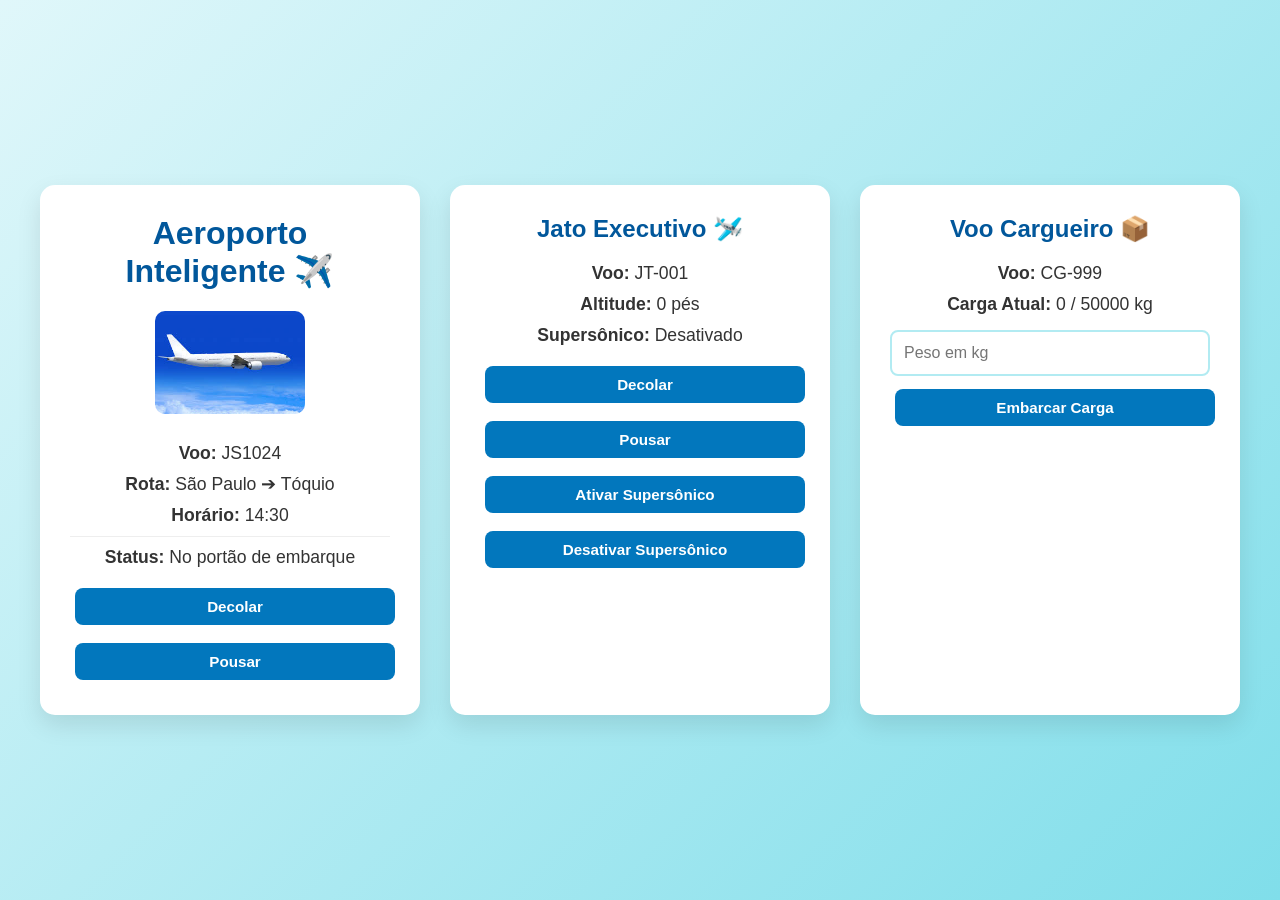
==== index.html @ 4a1674f7 "first commit" ====
<!DOCTYPE html>
<html lang="pt-BR">
<head>
    <meta charset="UTF-8">
    <title>Aeroporto Inteligente</title>
    <link rel="stylesheet" href="style.css">
</head>
<body>

    <div class="container">
        
        <div class="painel">
            <h1>Aeroporto Inteligente ✈️</h1>
            <img id="imagem-aviao" src="aviao.png" alt="Avião" width="150">
            <div id="info-voo">
                <p><strong>Voo:</strong> <span id="codigo">---</span></p>
                <p><strong>Rota:</strong> <span id="rota">---</span></p>
                <p><strong>Horário:</strong> <span id="horario">---</span></p>
                <p class="destaque"><strong>Status:</strong> <span id="status">Carregando...</span></p>
            </div>
            <div class="controles">
                <button id="btn-decolar">Decolar</button>
                <button id="btn-pousar">Pousar</button>
            </div>
        </div>

        <div class="painel" id="painel-jato">
    <h2>Jato Executivo 🛩️</h2>
    <div id="info-voo">
        <p><strong>Voo:</strong> <span id="jato-codigo">---</span></p>
        <p><strong>Altitude:</strong> <span id="jato-altitude">0</span> pés</p>
        <p><strong>Supersônico:</strong> <span id="jato-status-super">Desativado</span></p>
    </div>
    <div class="controles">
        <button id="btn-jato-decolar">Decolar</button>
        <button id="btn-jato-pousar">Pousar</button> 
        <button id="btn-super-on">Ativar Supersônico</button>
        <button id="btn-super-off">Desativar Supersônico</button>
    </div>
</div>

        <div class="painel" id="painel-carga">
            <h2>Voo Cargueiro 📦</h2>
            <div id="info-voo">
                <p><strong>Voo:</strong> <span id="carga-codigo">---</span></p>
                <p><strong>Carga Atual:</strong> <span id="carga-atual">0</span> / <span id="carga-max">0</span> kg</p>
            </div>
            <div class="controles input-group">
                <input type="number" id="input-peso" placeholder="Peso em kg">
                <button id="btn-embarcar">Embarcar Carga</button>
            </div>
        </div>

    </div>

    <script src="src/script.js"></script>
</body>
</html>
---- style.css ----
/* Estilo geral da página */
body {
    font-family: 'Segoe UI', Tahoma, Geneva, Verdana, sans-serif;
    background: linear-gradient(135deg, #e0f7fa 0%, #80deea 100%); /* Fundo mais moderno */
    min-height: 100vh;
    margin: 0;
    display: flex;
    justify-content: center;
    align-items: center;
    padding: 20px;
    box-sizing: border-box;
    color: #333;
}

/* Organiza os painéis lado a lado ou em colunas se a tela for pequena */
.container {
    display: flex;
    flex-wrap: wrap; /* Permite que os painéis pulem de linha se faltar espaço */
    gap: 30px; /* Espaçamento entre os painéis */
    justify-content: center;
    max-width: 1200px;
}

/* Estilo dos cards (painéis) */
.painel {
    background-color: white;
    padding: 30px;
    border-radius: 15px; /* Bordas mais redondinhas */
    box-shadow: 0 10px 25px rgba(0,0,0,0.1); /* Sombra mais suave e profunda */
    text-align: center;
    width: 320px;
    transition: transform 0.3s ease, box-shadow 0.3s ease; /* Animação suave */
}

/* Efeito ao passar o mouse por cima do painel */
.painel:hover {
    transform: translateY(-5px);
    box-shadow: 0 15px 35px rgba(0,0,0,0.15);
}

h1, h2 {
    color: #01579b;
    margin-top: 0;
}

img {
    border-radius: 10px;
    margin-bottom: 15px;
}

#info-voo p {
    margin: 10px 0;
    font-size: 1.1em;
}

.destaque {
    font-size: 1.2em;
    padding-top: 10px;
    border-top: 1px solid #eee; /* Linha separadora sutil */
}

/* Estilo dos botões */
button {
    padding: 10px 15px;
    margin: 5px;
    font-size: 0.95em;
    font-weight: bold;
    cursor: pointer;
    background-color: #0277bd;
    color: white;
    border: none;
    border-radius: 8px;
    transition: background-color 0.2s, transform 0.1s;
    width: 100%; /* Botões ocupando a largura toda fica mais moderno */
}

button:hover {
    background-color: #01579b;
}

button:active {
    transform: scale(0.95); /* Efeito de clique */
}

/* Organiza os botões dentro dos controles */
.controles {
    display: flex;
    flex-direction: column;
    gap: 8px;
    margin-top: 15px;
}

/* Estilo para o campo de digitar (input) do cargueiro */
input[type="number"] {
    padding: 12px;
    font-size: 1em;
    border: 2px solid #b2ebf2;
    border-radius: 8px;
    outline: none;
    width: 100%;
    box-sizing: border-box;
    transition: border-color 0.3s;
}

input[type="number"]:focus {
    border-color: #0277bd;
}

/* Classes para animar o avião e as cores dos status */
.voando {
    transform: translateY(-20px) rotate(-10deg);
    transition: transform 1s ease;
}

.status-padrao { color: #0277bd; }
.status-voando { color: #d32f2f; font-weight: bold; }
.status-pousado { color: #388e3c; font-weight: bold; }
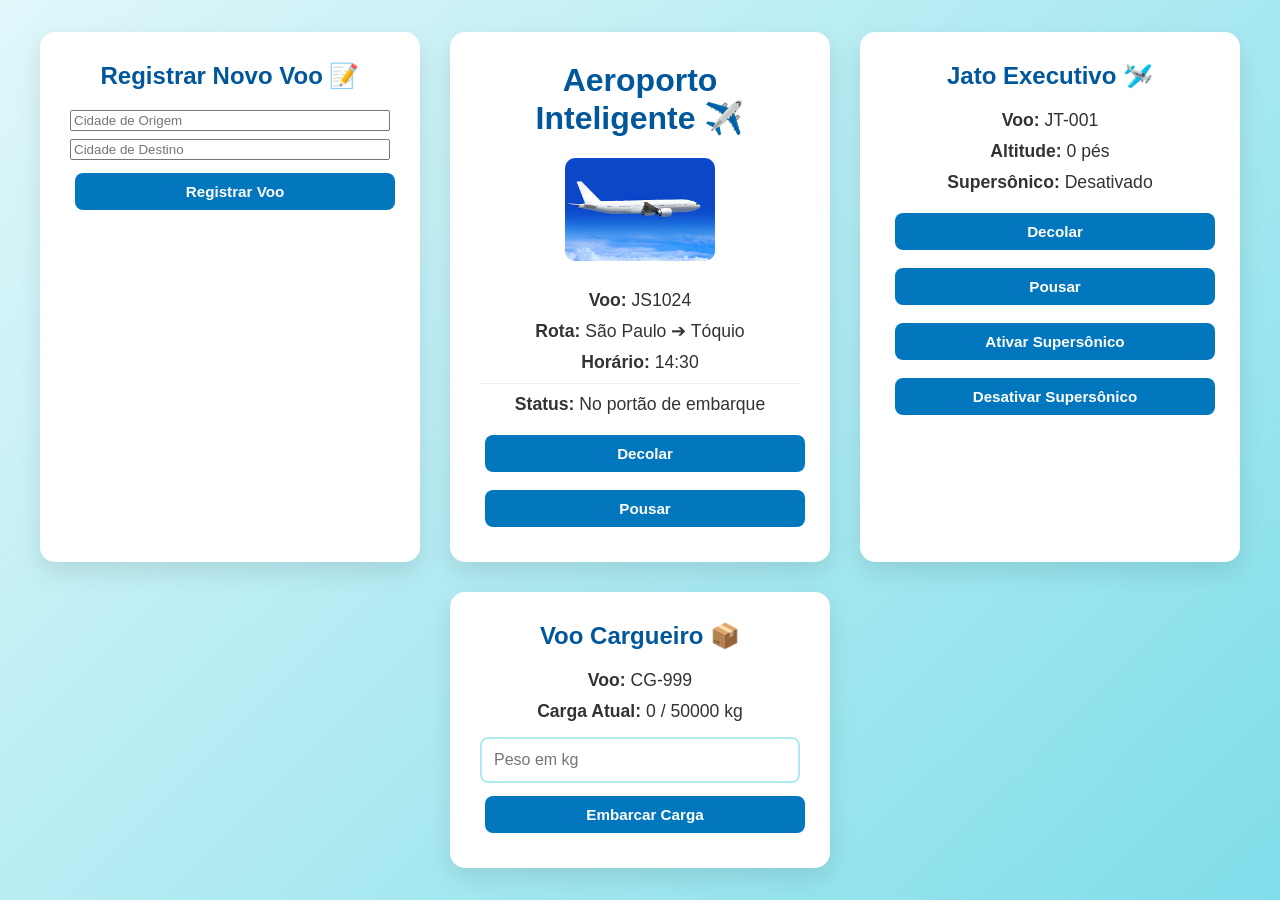
==== commit 0a3f8162: "fazendo a atividade" ====
--- a/index.html
+++ b/index.html
@@ -1,58 +1,68 @@
-<!DOCTYPE html>
-<html lang="pt-BR">
-<head>
-    <meta charset="UTF-8">
-    <title>Aeroporto Inteligente</title>
-    <link rel="stylesheet" href="style.css">
-</head>
-<body>
-
-    <div class="container">
-        
-        <div class="painel">
-            <h1>Aeroporto Inteligente ✈️</h1>
-            <img id="imagem-aviao" src="aviao.png" alt="Avião" width="150">
-            <div id="info-voo">
-                <p><strong>Voo:</strong> <span id="codigo">---</span></p>
-                <p><strong>Rota:</strong> <span id="rota">---</span></p>
-                <p><strong>Horário:</strong> <span id="horario">---</span></p>
-                <p class="destaque"><strong>Status:</strong> <span id="status">Carregando...</span></p>
-            </div>
-            <div class="controles">
-                <button id="btn-decolar">Decolar</button>
-                <button id="btn-pousar">Pousar</button>
-            </div>
-        </div>
-
-        <div class="painel" id="painel-jato">
-    <h2>Jato Executivo 🛩️</h2>
-    <div id="info-voo">
-        <p><strong>Voo:</strong> <span id="jato-codigo">---</span></p>
-        <p><strong>Altitude:</strong> <span id="jato-altitude">0</span> pés</p>
-        <p><strong>Supersônico:</strong> <span id="jato-status-super">Desativado</span></p>
-    </div>
-    <div class="controles">
-        <button id="btn-jato-decolar">Decolar</button>
-        <button id="btn-jato-pousar">Pousar</button> 
-        <button id="btn-super-on">Ativar Supersônico</button>
-        <button id="btn-super-off">Desativar Supersônico</button>
-    </div>
-</div>
-
-        <div class="painel" id="painel-carga">
-            <h2>Voo Cargueiro 📦</h2>
-            <div id="info-voo">
-                <p><strong>Voo:</strong> <span id="carga-codigo">---</span></p>
-                <p><strong>Carga Atual:</strong> <span id="carga-atual">0</span> / <span id="carga-max">0</span> kg</p>
-            </div>
-            <div class="controles input-group">
-                <input type="number" id="input-peso" placeholder="Peso em kg">
-                <button id="btn-embarcar">Embarcar Carga</button>
-            </div>
-        </div>
-
-    </div>
-
-    <script src="src/script.js"></script>
-</body>
+<!DOCTYPE html>
+<html lang="pt-BR">
+<head>
+    <meta charset="UTF-8">
+    <title>Aeroporto Inteligente</title>
+    <link rel="stylesheet" href="style.css">
+</head>
+<body>
+
+    <div class="container">
+        
+        <div class="painel">
+            <h2>Registrar Novo Voo 📝</h2>
+            <div class="controles input-group">
+                <input type="text" id="input-origem" placeholder="Cidade de Origem">
+                <input type="text" id="input-destino" placeholder="Cidade de Destino">
+                <button id="btn-registrar">Registrar Voo</button>
+            </div>
+            <p id="avisoSistema" style="margin-top: 10px; font-weight: bold;"></p>
+        </div>
+
+        <div class="painel">
+            <h1>Aeroporto Inteligente ✈️</h1>
+            <img id="imagem-aviao" src="aviao.png" alt="Avião" width="150">
+            <div id="info-voo">
+                <p><strong>Voo:</strong> <span id="codigo">---</span></p>
+                <p><strong>Rota:</strong> <span id="rota">---</span></p>
+                <p><strong>Horário:</strong> <span id="horario">---</span></p>
+                <p class="destaque"><strong>Status:</strong> <span id="status">Carregando...</span></p>
+            </div>
+            <div class="controles">
+                <button id="btn-decolar">Decolar</button>
+                <button id="btn-pousar">Pousar</button>
+            </div>
+        </div>
+
+        <div class="painel" id="painel-jato">
+            <h2>Jato Executivo 🛩️</h2>
+            <div id="info-voo">
+                <p><strong>Voo:</strong> <span id="jato-codigo">---</span></p>
+                <p><strong>Altitude:</strong> <span id="jato-altitude">0</span> pés</p>
+                <p><strong>Supersônico:</strong> <span id="jato-status-super">Desativado</span></p>
+            </div>
+            <div class="controles">
+                <button id="btn-jato-decolar">Decolar</button>
+                <button id="btn-jato-pousar">Pousar</button> 
+                <button id="btn-super-on">Ativar Supersônico</button>
+                <button id="btn-super-off">Desativar Supersônico</button>
+            </div>
+        </div>
+
+        <div class="painel" id="painel-carga">
+            <h2>Voo Cargueiro 📦</h2>
+            <div id="info-voo">
+                <p><strong>Voo:</strong> <span id="carga-codigo">---</span></p>
+                <p><strong>Carga Atual:</strong> <span id="carga-atual">0</span> / <span id="carga-max">0</span> kg</p>
+            </div>
+            <div class="controles input-group">
+                <input type="number" id="input-peso" placeholder="Peso em kg">
+                <button id="btn-embarcar">Embarcar Carga</button>
+            </div>
+        </div>
+
+    </div>
+
+    <script type="module" src="src/painel.js"></script>
+</body>
 </html>
--- a/style.css
+++ b/style.css
@@ -1,117 +1,117 @@
-/* Estilo geral da página */
-body {
-    font-family: 'Segoe UI', Tahoma, Geneva, Verdana, sans-serif;
-    background: linear-gradient(135deg, #e0f7fa 0%, #80deea 100%); /* Fundo mais moderno */
-    min-height: 100vh;
-    margin: 0;
-    display: flex;
-    justify-content: center;
-    align-items: center;
-    padding: 20px;
-    box-sizing: border-box;
-    color: #333;
-}
-
-/* Organiza os painéis lado a lado ou em colunas se a tela for pequena */
-.container {
-    display: flex;
-    flex-wrap: wrap; /* Permite que os painéis pulem de linha se faltar espaço */
-    gap: 30px; /* Espaçamento entre os painéis */
-    justify-content: center;
-    max-width: 1200px;
-}
-
-/* Estilo dos cards (painéis) */
-.painel {
-    background-color: white;
-    padding: 30px;
-    border-radius: 15px; /* Bordas mais redondinhas */
-    box-shadow: 0 10px 25px rgba(0,0,0,0.1); /* Sombra mais suave e profunda */
-    text-align: center;
-    width: 320px;
-    transition: transform 0.3s ease, box-shadow 0.3s ease; /* Animação suave */
-}
-
-/* Efeito ao passar o mouse por cima do painel */
-.painel:hover {
-    transform: translateY(-5px);
-    box-shadow: 0 15px 35px rgba(0,0,0,0.15);
-}
-
-h1, h2 {
-    color: #01579b;
-    margin-top: 0;
-}
-
-img {
-    border-radius: 10px;
-    margin-bottom: 15px;
-}
-
-#info-voo p {
-    margin: 10px 0;
-    font-size: 1.1em;
-}
-
-.destaque {
-    font-size: 1.2em;
-    padding-top: 10px;
-    border-top: 1px solid #eee; /* Linha separadora sutil */
-}
-
-/* Estilo dos botões */
-button {
-    padding: 10px 15px;
-    margin: 5px;
-    font-size: 0.95em;
-    font-weight: bold;
-    cursor: pointer;
-    background-color: #0277bd;
-    color: white;
-    border: none;
-    border-radius: 8px;
-    transition: background-color 0.2s, transform 0.1s;
-    width: 100%; /* Botões ocupando a largura toda fica mais moderno */
-}
-
-button:hover {
-    background-color: #01579b;
-}
-
-button:active {
-    transform: scale(0.95); /* Efeito de clique */
-}
-
-/* Organiza os botões dentro dos controles */
-.controles {
-    display: flex;
-    flex-direction: column;
-    gap: 8px;
-    margin-top: 15px;
-}
-
-/* Estilo para o campo de digitar (input) do cargueiro */
-input[type="number"] {
-    padding: 12px;
-    font-size: 1em;
-    border: 2px solid #b2ebf2;
-    border-radius: 8px;
-    outline: none;
-    width: 100%;
-    box-sizing: border-box;
-    transition: border-color 0.3s;
-}
-
-input[type="number"]:focus {
-    border-color: #0277bd;
-}
-
-/* Classes para animar o avião e as cores dos status */
-.voando {
-    transform: translateY(-20px) rotate(-10deg);
-    transition: transform 1s ease;
-}
-
-.status-padrao { color: #0277bd; }
-.status-voando { color: #d32f2f; font-weight: bold; }
+/* Estilo geral da página */
+body {
+    font-family: 'Segoe UI', Tahoma, Geneva, Verdana, sans-serif;
+    background: linear-gradient(135deg, #e0f7fa 0%, #80deea 100%); /* Fundo mais moderno */
+    min-height: 100vh;
+    margin: 0;
+    display: flex;
+    justify-content: center;
+    align-items: center;
+    padding: 20px;
+    box-sizing: border-box;
+    color: #333;
+}
+
+/* Organiza os painéis lado a lado ou em colunas se a tela for pequena */
+.container {
+    display: flex;
+    flex-wrap: wrap; /* Permite que os painéis pulem de linha se faltar espaço */
+    gap: 30px; /* Espaçamento entre os painéis */
+    justify-content: center;
+    max-width: 1200px;
+}
+
+/* Estilo dos cards (painéis) */
+.painel {
+    background-color: white;
+    padding: 30px;
+    border-radius: 15px; /* Bordas mais redondinhas */
+    box-shadow: 0 10px 25px rgba(0,0,0,0.1); /* Sombra mais suave e profunda */
+    text-align: center;
+    width: 320px;
+    transition: transform 0.3s ease, box-shadow 0.3s ease; /* Animação suave */
+}
+
+/* Efeito ao passar o mouse por cima do painel */
+.painel:hover {
+    transform: translateY(-5px);
+    box-shadow: 0 15px 35px rgba(0,0,0,0.15);
+}
+
+h1, h2 {
+    color: #01579b;
+    margin-top: 0;
+}
+
+img {
+    border-radius: 10px;
+    margin-bottom: 15px;
+}
+
+#info-voo p {
+    margin: 10px 0;
+    font-size: 1.1em;
+}
+
+.destaque {
+    font-size: 1.2em;
+    padding-top: 10px;
+    border-top: 1px solid #eee; /* Linha separadora sutil */
+}
+
+/* Estilo dos botões */
+button {
+    padding: 10px 15px;
+    margin: 5px;
+    font-size: 0.95em;
+    font-weight: bold;
+    cursor: pointer;
+    background-color: #0277bd;
+    color: white;
+    border: none;
+    border-radius: 8px;
+    transition: background-color 0.2s, transform 0.1s;
+    width: 100%; /* Botões ocupando a largura toda fica mais moderno */
+}
+
+button:hover {
+    background-color: #01579b;
+}
+
+button:active {
+    transform: scale(0.95); /* Efeito de clique */
+}
+
+/* Organiza os botões dentro dos controles */
+.controles {
+    display: flex;
+    flex-direction: column;
+    gap: 8px;
+    margin-top: 15px;
+}
+
+/* Estilo para o campo de digitar (input) do cargueiro */
+input[type="number"] {
+    padding: 12px;
+    font-size: 1em;
+    border: 2px solid #b2ebf2;
+    border-radius: 8px;
+    outline: none;
+    width: 100%;
+    box-sizing: border-box;
+    transition: border-color 0.3s;
+}
+
+input[type="number"]:focus {
+    border-color: #0277bd;
+}
+
+/* Classes para animar o avião e as cores dos status */
+.voando {
+    transform: translateY(-20px) rotate(-10deg);
+    transition: transform 1s ease;
+}
+
+.status-padrao { color: #0277bd; }
+.status-voando { color: #d32f2f; font-weight: bold; }
 .status-pousado { color: #388e3c; font-weight: bold; }
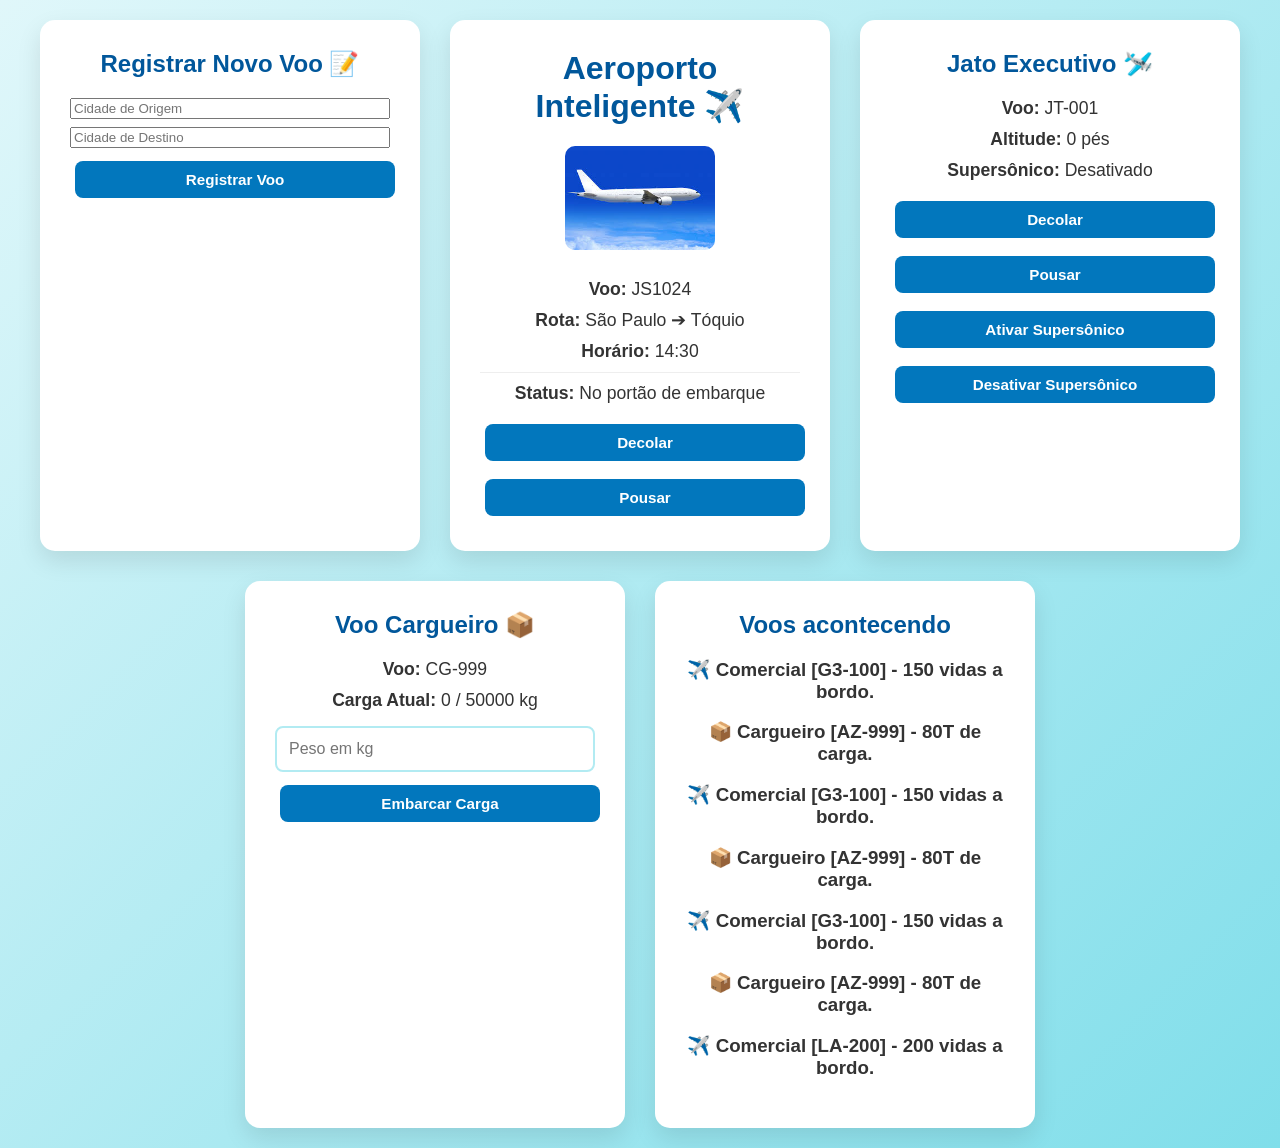
==== commit cf0d8b9f: "att done" ====
--- a/index.html
+++ b/index.html
@@ -1,14 +1,16 @@
 <!DOCTYPE html>
 <html lang="pt-BR">
+
 <head>
     <meta charset="UTF-8">
     <title>Aeroporto Inteligente</title>
     <link rel="stylesheet" href="style.css">
 </head>
+
 <body>
 
     <div class="container">
-        
+
         <div class="painel">
             <h2>Registrar Novo Voo 📝</h2>
             <div class="controles input-group">
@@ -21,7 +23,7 @@
 
         <div class="painel">
             <h1>Aeroporto Inteligente ✈️</h1>
-            <img id="imagem-aviao" src="aviao.png" alt="Avião" width="150">
+            <img id="imagem-aviao" src="imagens/aviao.png" alt="Avião" width="150">
             <div id="info-voo">
                 <p><strong>Voo:</strong> <span id="codigo">---</span></p>
                 <p><strong>Rota:</strong> <span id="rota">---</span></p>
@@ -43,7 +45,7 @@
             </div>
             <div class="controles">
                 <button id="btn-jato-decolar">Decolar</button>
-                <button id="btn-jato-pousar">Pousar</button> 
+                <button id="btn-jato-pousar">Pousar</button>
                 <button id="btn-super-on">Ativar Supersônico</button>
                 <button id="btn-super-off">Desativar Supersônico</button>
             </div>
@@ -61,8 +63,15 @@
             </div>
         </div>
 
-    </div>
+   
+    <div class="painel">
+        <h2>Voos acontecendo</h2>
+        <div id="telaPainel"></div>
+    </div> </div>
+
 
     <script type="module" src="src/painel.js"></script>
+    <script type="module" src="src/models/radarGlobal.js"></script>
 </body>
+
 </html>
